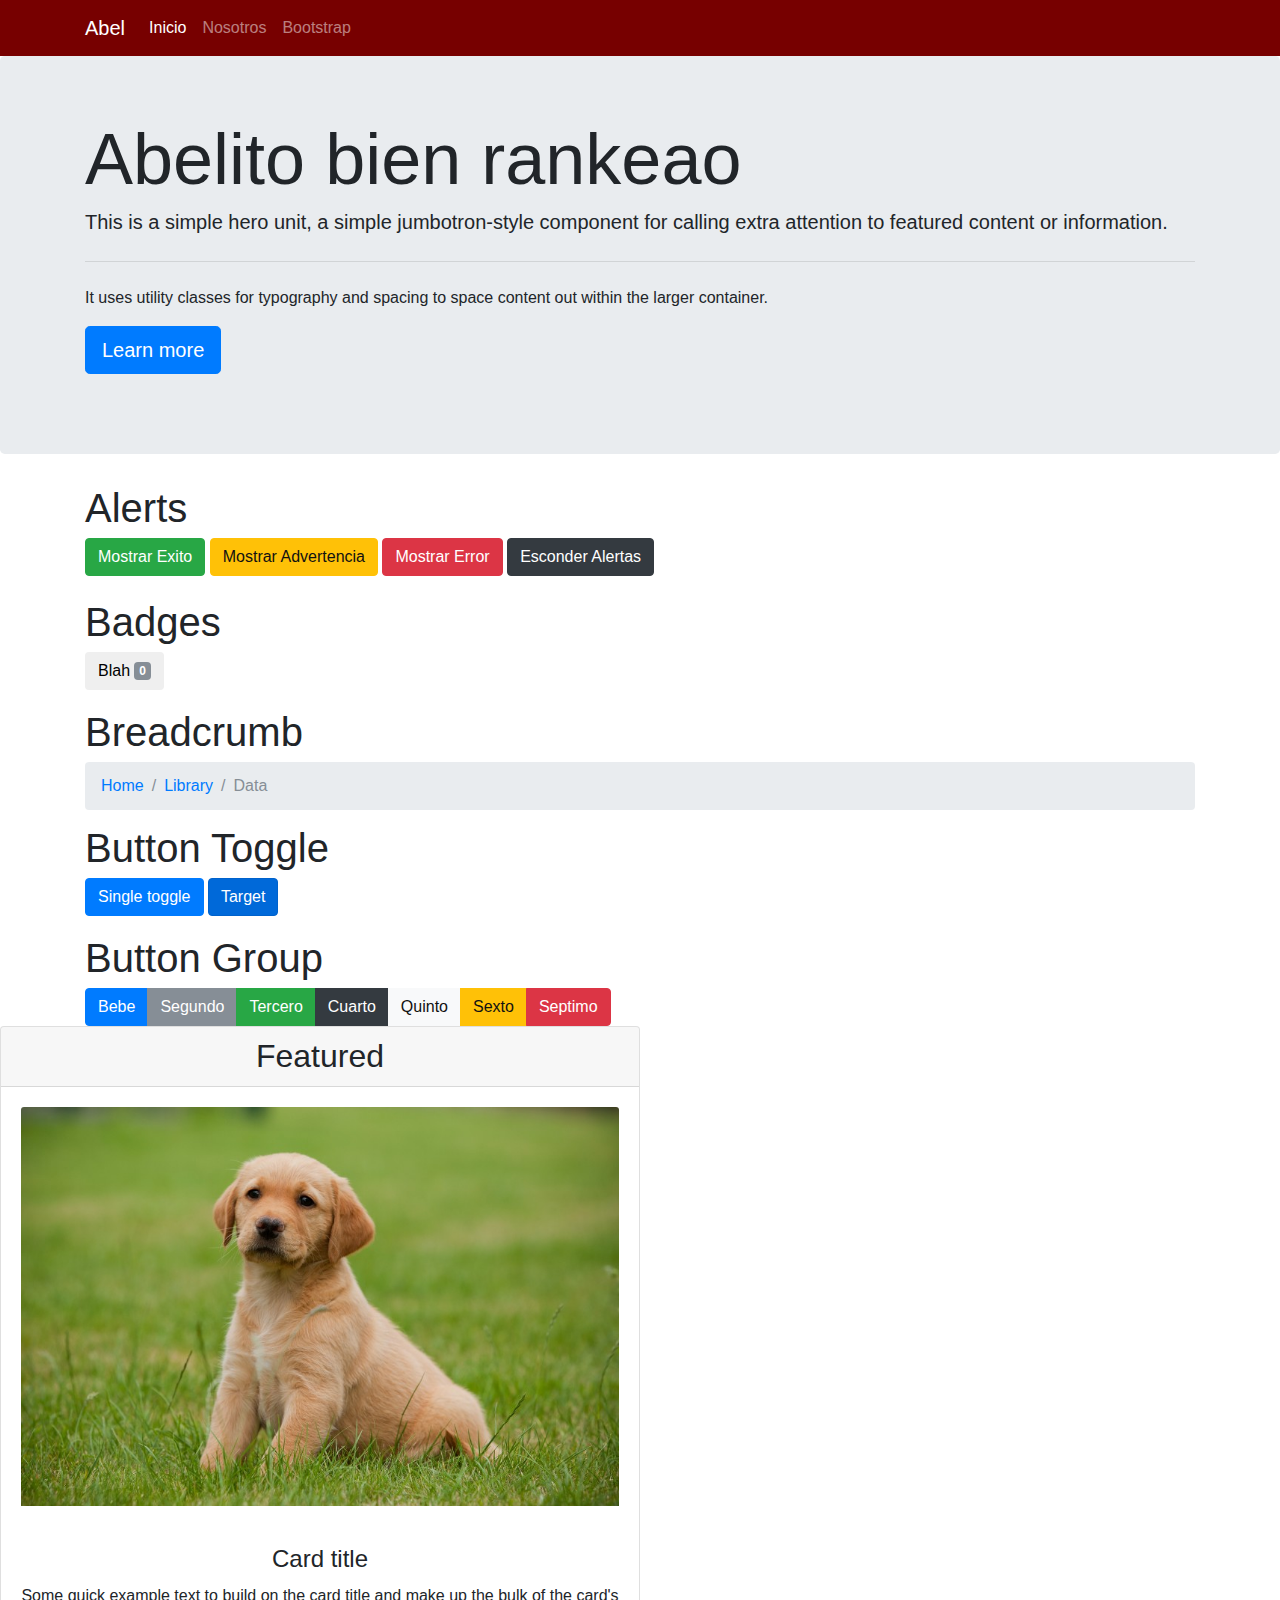
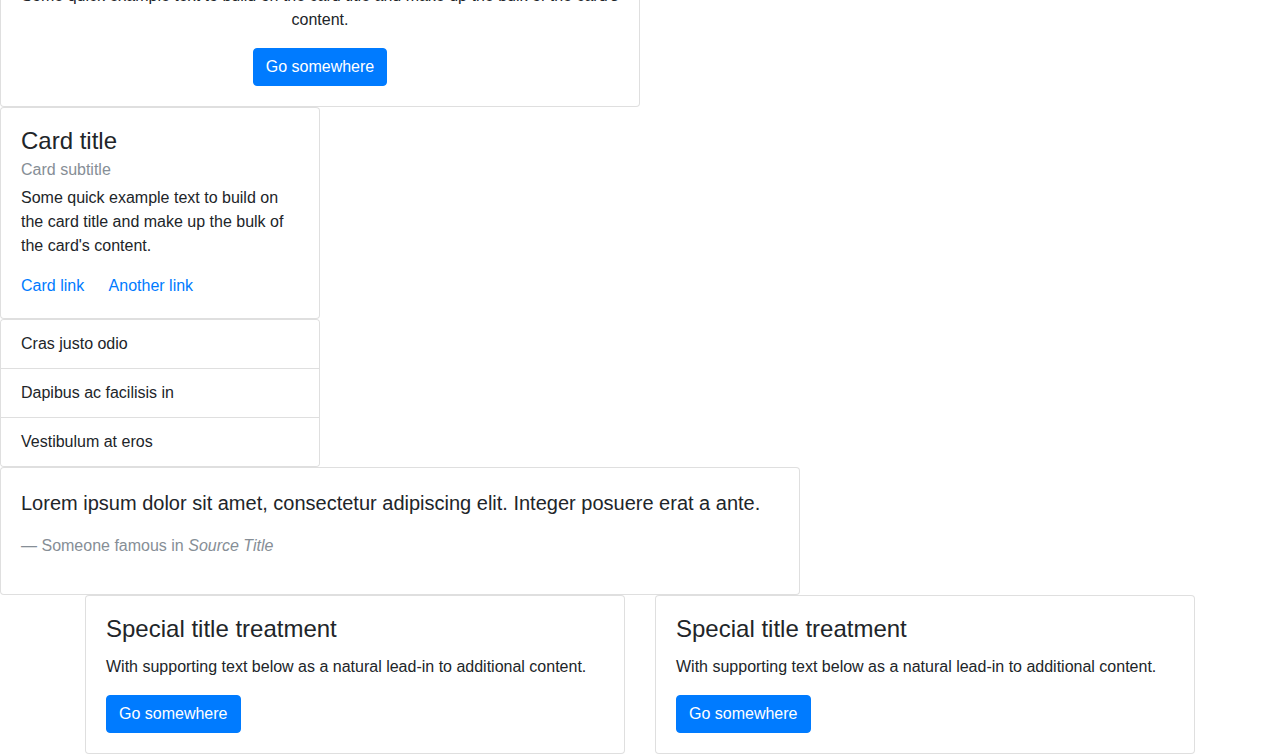
==== public/index.html @ ad2d26e0 "firebase" ====
<!DOCTYPE html>
<html ng-app="app">
<head>
	<link rel="stylesheet" type="text/css" href="css/bootstrap.min.css">
	<link rel="stylesheet" type="text/css" href="css/app.css">
	<script src="js/jquery-3.2.1.min.js"></script>
	<script src="js/popper.min.js"></script>
	<script src="js/bootstrap.min.js"></script>
	<script src="js/angular.min.js"></script>
	<script src="js/app.js"></script>
	<title>Abelito</title>
</head>
<body ng-controller="AppController">

	<nav class="navbar navbar-expand-lg navbar-dark" style="background-color: #770000;">
		<div class="container">
		  <a class="navbar-brand" href="#">Abel</a>
		  <button class="navbar-toggler" type="button" data-toggle="collapse" data-target="#navbarSupportedContent" aria-controls="navbarSupportedContent" aria-expanded="false" aria-label="Toggle navigation">
		    <span class="navbar-toggler-icon"></span>
		  </button>

		  <div class="collapse navbar-collapse" id="navbarSupportedContent">
		    <ul class="navbar-nav mr-auto">
		      <li class="nav-item">
		        <a class="nav-link active" href="#">Inicio <span class="sr-only">(current)</span></a>
		      </li>
		      <li class="nav-item">
		        <a class="nav-link" href="#">Nosotros</a>
		      </li>
		      <li class="nav-item">
		        <a class="nav-link" href="http://getbootstrap.com/docs/4.0/components/alerts/">Bootstrap</a>
		      </li>
		    </ul>
		  </div>
		</div>
	</nav>

	<div class="jumbotron">
		<div class="container">
		  <h1 class="display-3">Abelito bien rankeao</h1>
		  <p class="lead">This is a simple hero unit, a simple jumbotron-style component for calling extra attention to featured content or information.</p>
		  <hr class="my-4">
		  <p>It uses utility classes for typography and spacing to space content out within the larger container.</p>
		  <p class="lead">
		    <a class="btn btn-primary btn-lg" href="#" role="button">Learn more</a>
		  </p>
		</div>
	</div>

	<!-- Alerts -->
	<div class="container">
		<h1>Alerts</h1>	
		<button type="button" class="btn btn-success" ng-click="showSuccessAlertClick()">Mostrar Exito</button>
		<button type="button" class="btn btn-warning" ng-click="showWarningAlertClick()">Mostrar Advertencia</button>
		<button type="button" class="btn btn-danger" ng-click="showErrorAlertClick()">Mostrar Error</button>
		<button type="button" class="btn btn-dark" ng-click="hideAlertClick()">Esconder Alertas</button>
		<br><br>
		<div ng-show="showSuccessAlert" class="alert alert-success" role="alert">
		  This is a dark alert—check it out!
		  <h4>Test</h4>
		</div>

		<div ng-show="showWarningAlert" class="alert alert-warning" role="alert">
		  This is a dark alert—check it out!
		  <hr>

		</div>

		<div ng-show="showErrorAlert" class="alert alert-danger" role="alert">
		  This is a dark alert—check it out!
		  <h1>Test</h1>
		</div>	
	</div>
	<!-- Fin Alerts -->


	<!-- Badges -->
	<div class="container">
		<h1>Badges</h1>
		<button class="btn" ng-click="clickBadge()">
			Blah
				<span class="badge badge-secondary">{{badgeCounter}}</span>
		</button>
	</div>
	<!-- Fin Badges -->


	<!-- Breadcrumb -->
	<div class="container" style="margin-top: 20px;">
		<h1>Breadcrumb</h1>
		<ol class="breadcrumb">
		  <li class="breadcrumb-item"><a href="#">Home</a></li>
		  <li class="breadcrumb-item"><a href="#">Library</a></li>
		  <li class="breadcrumb-item active">Data</li>
		</ol>
	</div>
	<!-- Fin Breadcrumb -->

	<!-- Button Toggle -->
	<div class="container">
		<h1>Button Toggle</h1>
		<button type="button" class="btn btn-primary" data-toggle="button" data-target="#buttonToggle">
		  Single toggle
		</button>
		<button class="btn btn-primary active" id="buttonToggle" aria-pressed="true">
		  Target
		</button>
	</div>
	<!-- Fin Button Toggle -->

	<!-- Button Group -->
		<div class="container" style="margin-top: 20px;">
			<h1>Button Group</h1>
			<div class="btn-group" role="group" aria-label="Basic example button group">
				<a href="#idBebe" class="btn btn-primary" ng-click="showBebeClick()">Bebe</a>
				<button type="button" class="btn btn-secondary">Segundo</button>
				<button type="button" class="btn btn-success">Tercero</button>
				<button type="button" class="btn btn-dark">Cuarto</button>
				<button type="button" class="btn btn-light">Quinto</button>
				<button type="button" class="btn btn-warning">Sexto</button>
				<button type="button" class="btn btn-danger" ng-click="clickBadge()">Septimo</button>
			</div>
		</div>
	<!-- Fin Button Group -->

	<!-- Firebase Test -->
	<div class="container imageContainer" ng-show="showBebe" id="idBebe">
		<img width="200px" src="css/images/bebe.png" class="firebase-effect">
	</div>
	<!-- Fin Firebase Test -->

	<!-- Cards -->
	<div class="card text-center" style="width: 40rem;">
		<h2 class="card-header">
	    Featured
	  	</h2>
		<div class="card-body">
			<img class="card-img-top" src="css/images/perro.jpg" alt="Card image cap">
		</div>
		<div class="card-body">
			<h4 class="card-title">Card title</h4>
			<p class="card-text">Some quick example text to build on the card title and make up the bulk of the card's content.</p>
			<a href="#" class="btn btn-primary">Go somewhere</a>
		</div>
	</div>
	<div class="card" style="width: 20rem;">
	  <div class="card-body">
	    <h4 class="card-title">Card title</h4>
	    <h6 class="card-subtitle mb-2 text-muted">Card subtitle</h6>
	    <p class="card-text">Some quick example text to build on the card title and make up the bulk of the card's content.</p>
	    <a href="#" class="card-link">Card link</a>
	    <a href="#" class="card-link">Another link</a>
	  </div>
	</div>
	<div class="card" style="width: 20rem;">
	  <ul class="list-group list-group-flush">
	    <li class="list-group-item">Cras justo odio</li>
	    <li class="list-group-item">Dapibus ac facilisis in</li>
	    <li class="list-group-item">Vestibulum at eros</li>
	  </ul>
	</div>
	<div class="card" style="width: 50rem;">
		<div class="card-body">
			<blockquote class="blockquote mb-10">
		      <p>Lorem ipsum dolor sit amet, consectetur adipiscing elit. Integer posuere erat a ante.</p>
		      <footer class="blockquote-footer">Someone famous in <cite title="Source Title">Source Title</cite></footer>
		    </blockquote>
		</div>
	</div>
	<div class="container">
		<div class="row">
		  <div class="col-sm-12 col-lg-6">
		    <div class="card">
		      <div class="card-body">
		        <h4 class="card-title">Special title treatment</h4>
		        <p class="card-text">With supporting text below as a natural lead-in to additional content.</p>
		        <a href="#" class="btn btn-primary">Go somewhere</a>
		      </div>
		    </div>
		  </div>
		  <div class="col-sm-12 col-lg-6">
		    <div class="card">
		      <div class="card-body">
		        <h4 class="card-title">Special title treatment</h4>
		        <p class="card-text">With supporting text below as a natural lead-in to additional content.</p>
		        <a href="#" class="btn btn-primary">Go somewhere</a>
		      </div>
		    </div>
		  </div>
		</div>
	</div>
	<!-- Fin Cards -->

</body>
</html>
---- public/css/app.css ----
@-webkit-keyframes sinusoid {
    0%, 50% {
        -webkit-transform: translateY(0);
        transform: translateY(0);
        -webkit-animation-timing-function: cubic-bezier(.2, .25, .55, 1);
        animation-timing-function: cubic-bezier(.2, .25, .55, 1)
    }
    25% {
        -webkit-transform: translateY(-7px);
        transform: translateY(-7px);
        -webkit-animation-timing-function: cubic-bezier(.45, 0, .8, .75);
        animation-timing-function: cubic-bezier(.45, 0, .8, .75)
    }
    75% {
        -webkit-transform: translateY(7px);
        transform: translateY(7px);
        -webkit-animation-timing-function: cubic-bezier(.45, 0, .8, .75);
        animation-timing-function: cubic-bezier(.45, 0, .8, .75)
    }
}
@keyframes sinusoid {
    0%, 50% {
        -webkit-transform: translateY(0);
        transform: translateY(0);
        -webkit-animation-timing-function: cubic-bezier(.2, .25, .55, 1);
        animation-timing-function: cubic-bezier(.2, .25, .55, 1)
    }
    25% {
        -webkit-transform: translateY(-7px);
        transform: translateY(-7px);
        -webkit-animation-timing-function: cubic-bezier(.45, 0, .8, .75);
        animation-timing-function: cubic-bezier(.45, 0, .8, .75)
    }
    75% {
        -webkit-transform: translateY(7px);
        transform: translateY(7px);
        -webkit-animation-timing-function: cubic-bezier(.45, 0, .8, .75);
        animation-timing-function: cubic-bezier(.45, 0, .8, .75)
    }
}

.test{
	background: blue;
}

.firebase-effect{
	-webkit-animation-fill-mode: both;
    animation-fill-mode: both;
    -webkit-animation: sinusoid 3s ease infinite;
    animation: sinusoid 3s ease infinite;
    -webkit-animation-delay: -.6s;
    animation-delay: -.6s;
}

.imageContainer{
	margin-top:30px;
}
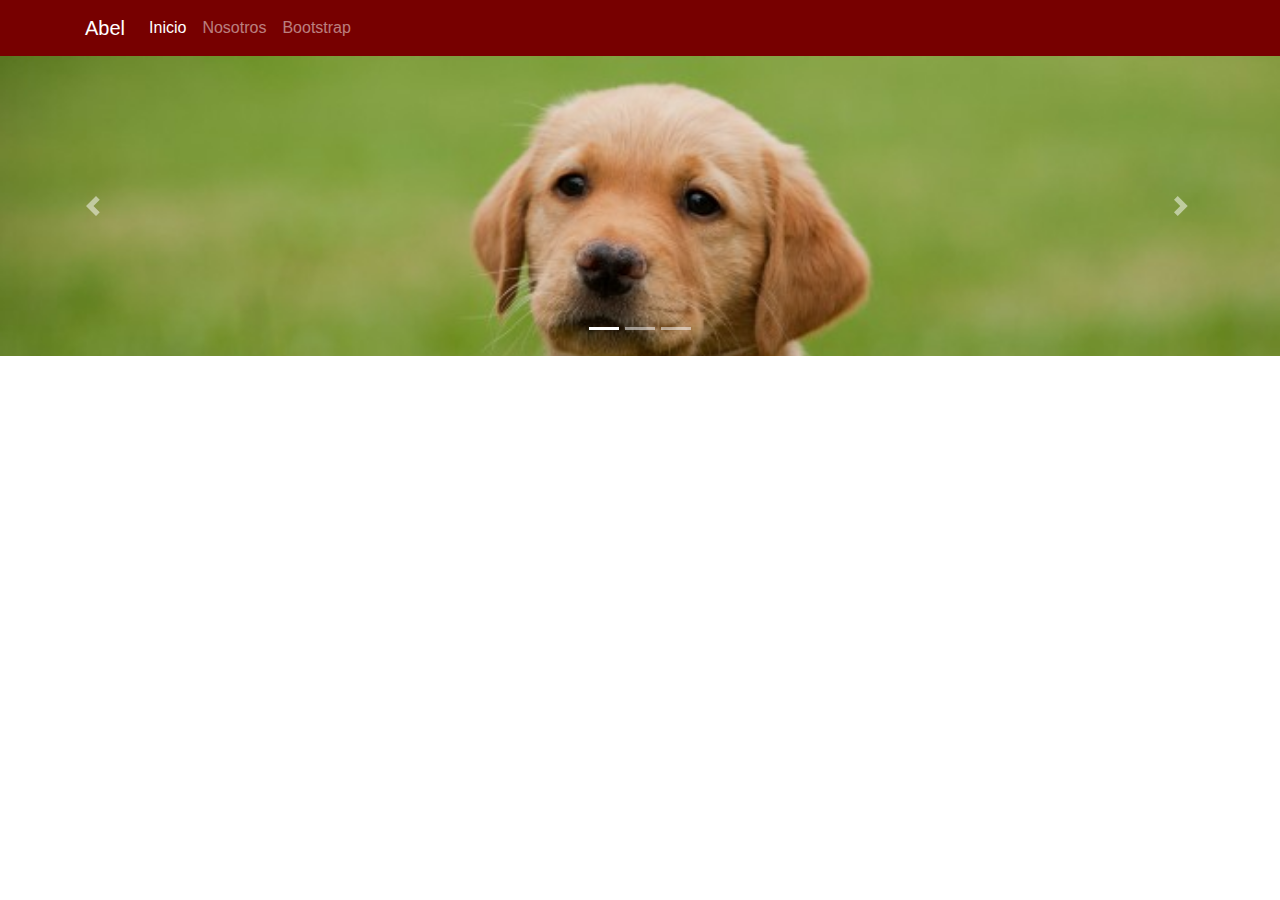
==== commit 5866f86f: "#carousel#" ====
--- a/public/index.html
+++ b/public/index.html
@@ -11,6 +11,8 @@
 	<title>Abelito</title>
 </head>
 <body ng-controller="AppController">
+
+	<!-- Menu -->
 
 	<nav class="navbar navbar-expand-lg navbar-dark" style="background-color: #770000;">
 		<div class="container">
@@ -35,161 +37,38 @@
 		</div>
 	</nav>
 
-	<div class="jumbotron">
-		<div class="container">
-		  <h1 class="display-3">Abelito bien rankeao</h1>
-		  <p class="lead">This is a simple hero unit, a simple jumbotron-style component for calling extra attention to featured content or information.</p>
-		  <hr class="my-4">
-		  <p>It uses utility classes for typography and spacing to space content out within the larger container.</p>
-		  <p class="lead">
-		    <a class="btn btn-primary btn-lg" href="#" role="button">Learn more</a>
-		  </p>
+	<!-- Fin Menu -->
+
+	<!-- Carousel -->
+	<div class="carousel-container">
+		<div id="mainCarousel" class="carousel slide" data-ride="carousel">
+		  <ol class="carousel-indicators">
+		    <li data-target="#mainCarousel" data-slide-to="0" class="active"></li>
+		    <li data-target="#mainCarousel" data-slide-to="1"></li>
+		    <li data-target="#mainCarousel" data-slide-to="2"></li>
+		  </ol>
+		  <div class="carousel-inner">
+		    <div class="carousel-item active">
+		      <img class="d-block w-100" src="css/images/perro3.jpg" alt="First slide">
+		    </div>
+		    <div class="carousel-item">
+		      <img class="d-block w-100" src="css/images/gato.jpg" alt="Second slide">
+		    </div>
+		    <div class="carousel-item">
+		      <img class="d-block w-100" src="css/images/tortugas.jpg" alt="Third slide">
+		    </div>
+		  </div>
+		  <a class="carousel-control-prev" href="#mainCarousel" role="button" data-slide="prev">
+		    <span class="carousel-control-prev-icon" aria-hidden="true"></span>
+		    <span class="sr-only">Previous</span>
+		  </a>
+		  <a class="carousel-control-next" href="#mainCarousel" role="button" data-slide="next">
+		    <span class="carousel-control-next-icon" aria-hidden="true"></span>
+		    <span class="sr-only">Next</span>
+		  </a>
 		</div>
 	</div>
-
-	<!-- Alerts -->
-	<div class="container">
-		<h1>Alerts</h1>	
-		<button type="button" class="btn btn-success" ng-click="showSuccessAlertClick()">Mostrar Exito</button>
-		<button type="button" class="btn btn-warning" ng-click="showWarningAlertClick()">Mostrar Advertencia</button>
-		<button type="button" class="btn btn-danger" ng-click="showErrorAlertClick()">Mostrar Error</button>
-		<button type="button" class="btn btn-dark" ng-click="hideAlertClick()">Esconder Alertas</button>
-		<br><br>
-		<div ng-show="showSuccessAlert" class="alert alert-success" role="alert">
-		  This is a dark alert—check it out!
-		  <h4>Test</h4>
-		</div>
-
-		<div ng-show="showWarningAlert" class="alert alert-warning" role="alert">
-		  This is a dark alert—check it out!
-		  <hr>
-
-		</div>
-
-		<div ng-show="showErrorAlert" class="alert alert-danger" role="alert">
-		  This is a dark alert—check it out!
-		  <h1>Test</h1>
-		</div>	
-	</div>
-	<!-- Fin Alerts -->
-
-
-	<!-- Badges -->
-	<div class="container">
-		<h1>Badges</h1>
-		<button class="btn" ng-click="clickBadge()">
-			Blah
-				<span class="badge badge-secondary">{{badgeCounter}}</span>
-		</button>
-	</div>
-	<!-- Fin Badges -->
-
-
-	<!-- Breadcrumb -->
-	<div class="container" style="margin-top: 20px;">
-		<h1>Breadcrumb</h1>
-		<ol class="breadcrumb">
-		  <li class="breadcrumb-item"><a href="#">Home</a></li>
-		  <li class="breadcrumb-item"><a href="#">Library</a></li>
-		  <li class="breadcrumb-item active">Data</li>
-		</ol>
-	</div>
-	<!-- Fin Breadcrumb -->
-
-	<!-- Button Toggle -->
-	<div class="container">
-		<h1>Button Toggle</h1>
-		<button type="button" class="btn btn-primary" data-toggle="button" data-target="#buttonToggle">
-		  Single toggle
-		</button>
-		<button class="btn btn-primary active" id="buttonToggle" aria-pressed="true">
-		  Target
-		</button>
-	</div>
-	<!-- Fin Button Toggle -->
-
-	<!-- Button Group -->
-		<div class="container" style="margin-top: 20px;">
-			<h1>Button Group</h1>
-			<div class="btn-group" role="group" aria-label="Basic example button group">
-				<a href="#idBebe" class="btn btn-primary" ng-click="showBebeClick()">Bebe</a>
-				<button type="button" class="btn btn-secondary">Segundo</button>
-				<button type="button" class="btn btn-success">Tercero</button>
-				<button type="button" class="btn btn-dark">Cuarto</button>
-				<button type="button" class="btn btn-light">Quinto</button>
-				<button type="button" class="btn btn-warning">Sexto</button>
-				<button type="button" class="btn btn-danger" ng-click="clickBadge()">Septimo</button>
-			</div>
-		</div>
-	<!-- Fin Button Group -->
-
-	<!-- Firebase Test -->
-	<div class="container imageContainer" ng-show="showBebe" id="idBebe">
-		<img width="200px" src="css/images/bebe.png" class="firebase-effect">
-	</div>
-	<!-- Fin Firebase Test -->
-
-	<!-- Cards -->
-	<div class="card text-center" style="width: 40rem;">
-		<h2 class="card-header">
-	    Featured
-	  	</h2>
-		<div class="card-body">
-			<img class="card-img-top" src="css/images/perro.jpg" alt="Card image cap">
-		</div>
-		<div class="card-body">
-			<h4 class="card-title">Card title</h4>
-			<p class="card-text">Some quick example text to build on the card title and make up the bulk of the card's content.</p>
-			<a href="#" class="btn btn-primary">Go somewhere</a>
-		</div>
-	</div>
-	<div class="card" style="width: 20rem;">
-	  <div class="card-body">
-	    <h4 class="card-title">Card title</h4>
-	    <h6 class="card-subtitle mb-2 text-muted">Card subtitle</h6>
-	    <p class="card-text">Some quick example text to build on the card title and make up the bulk of the card's content.</p>
-	    <a href="#" class="card-link">Card link</a>
-	    <a href="#" class="card-link">Another link</a>
-	  </div>
-	</div>
-	<div class="card" style="width: 20rem;">
-	  <ul class="list-group list-group-flush">
-	    <li class="list-group-item">Cras justo odio</li>
-	    <li class="list-group-item">Dapibus ac facilisis in</li>
-	    <li class="list-group-item">Vestibulum at eros</li>
-	  </ul>
-	</div>
-	<div class="card" style="width: 50rem;">
-		<div class="card-body">
-			<blockquote class="blockquote mb-10">
-		      <p>Lorem ipsum dolor sit amet, consectetur adipiscing elit. Integer posuere erat a ante.</p>
-		      <footer class="blockquote-footer">Someone famous in <cite title="Source Title">Source Title</cite></footer>
-		    </blockquote>
-		</div>
-	</div>
-	<div class="container">
-		<div class="row">
-		  <div class="col-sm-12 col-lg-6">
-		    <div class="card">
-		      <div class="card-body">
-		        <h4 class="card-title">Special title treatment</h4>
-		        <p class="card-text">With supporting text below as a natural lead-in to additional content.</p>
-		        <a href="#" class="btn btn-primary">Go somewhere</a>
-		      </div>
-		    </div>
-		  </div>
-		  <div class="col-sm-12 col-lg-6">
-		    <div class="card">
-		      <div class="card-body">
-		        <h4 class="card-title">Special title treatment</h4>
-		        <p class="card-text">With supporting text below as a natural lead-in to additional content.</p>
-		        <a href="#" class="btn btn-primary">Go somewhere</a>
-		      </div>
-		    </div>
-		  </div>
-		</div>
-	</div>
-	<!-- Fin Cards -->
+	<!-- Fin Carousel -->
 
 </body>
 </html>--- a/public/css/app.css
+++ b/public/css/app.css
@@ -54,4 +54,17 @@
 
 .imageContainer{
 	margin-top:30px;
-}+}
+
+.carousel-container{
+    max-height: 300px;
+}
+
+#mainCarousel .carousel-inner .carousel-item{
+    max-height: 300px;
+}
+
+
+#mainCarousel .carousel-inner .carousel-item img{
+    display: block;
+}
